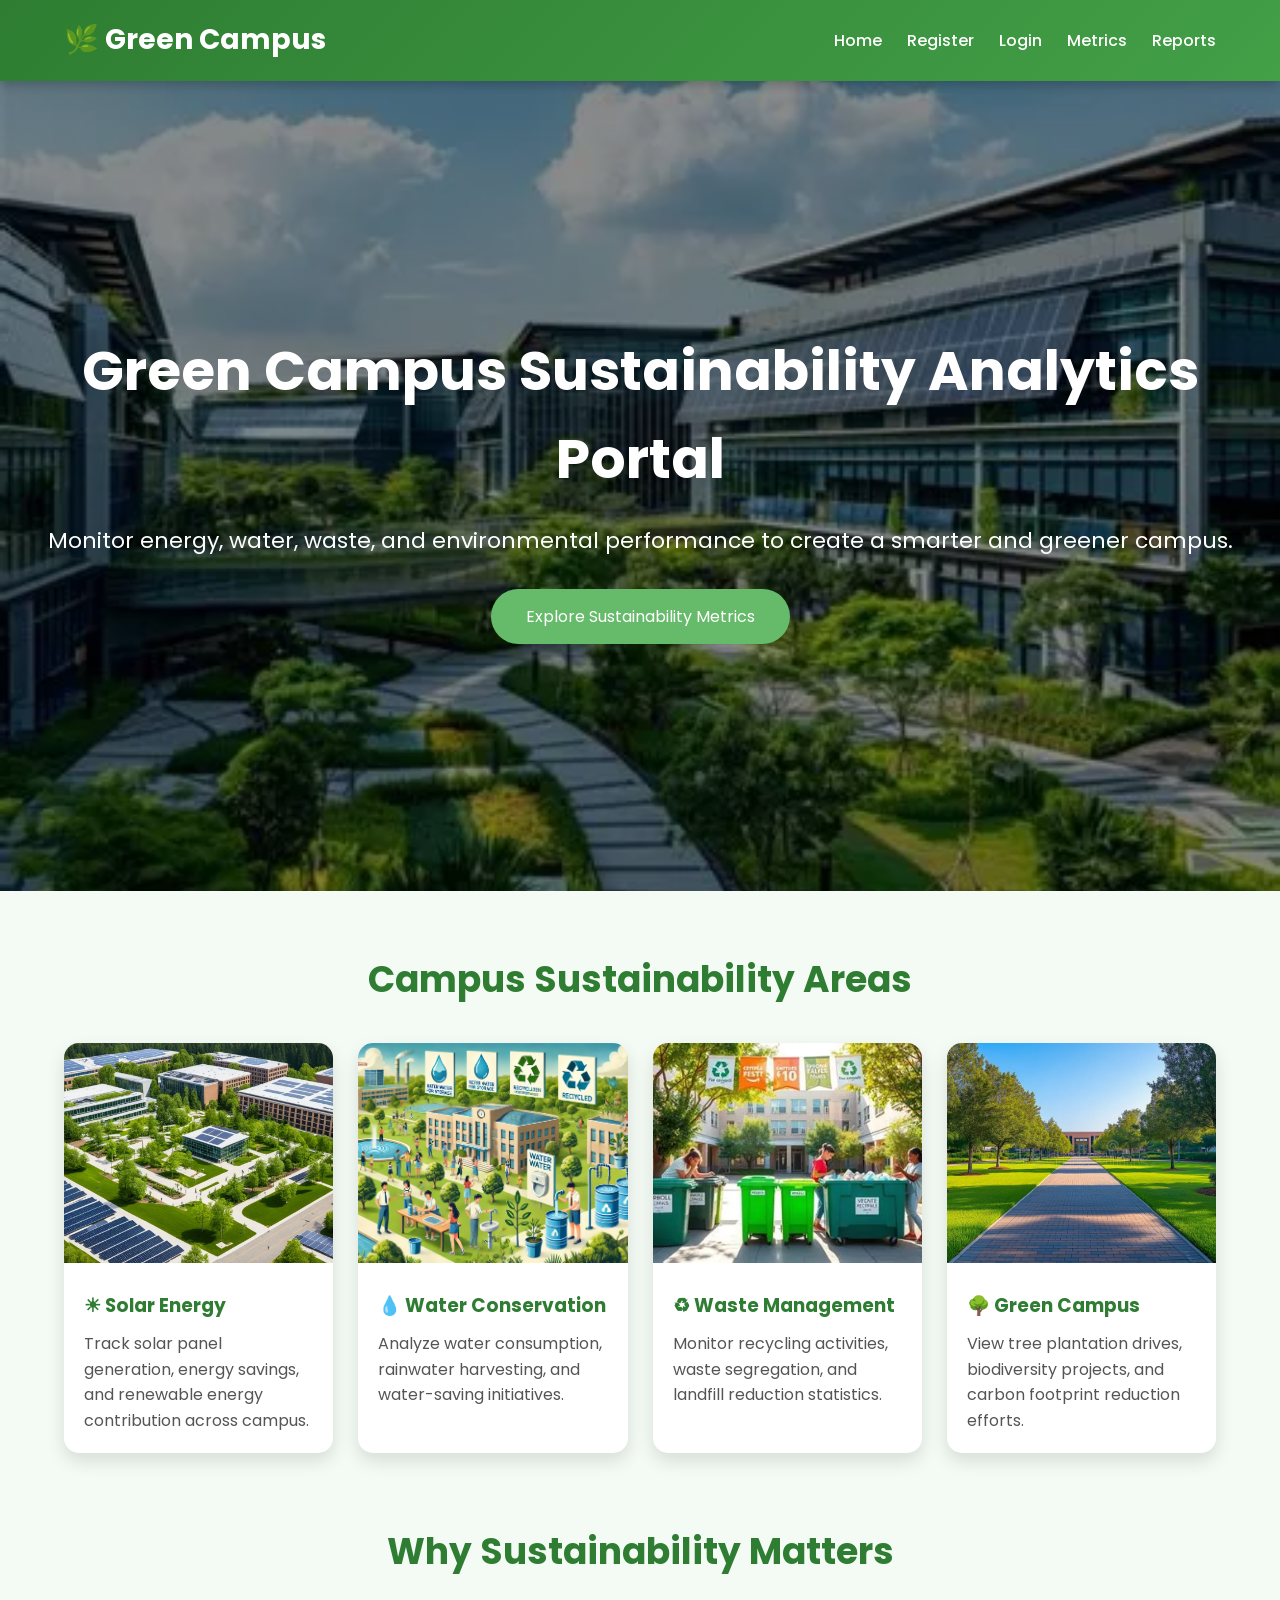
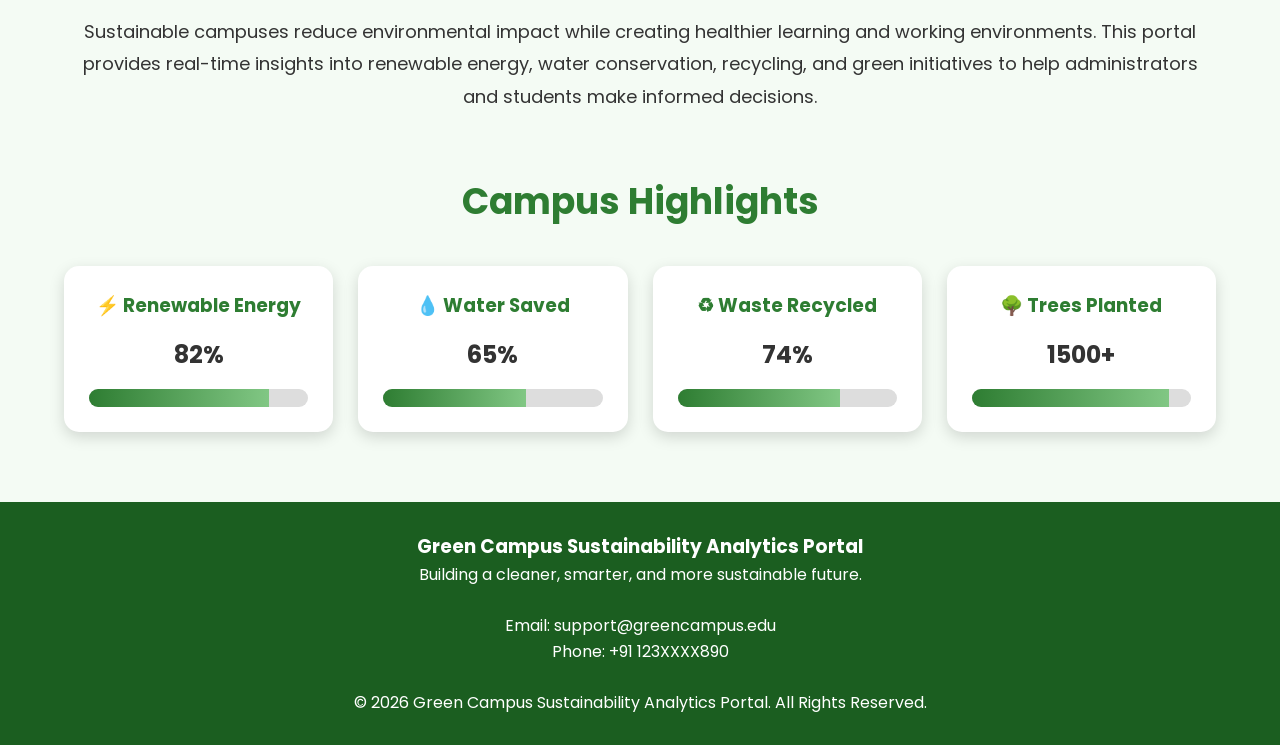
==== index.html @ 68a0eb74 "initial commit" ====
<!DOCTYPE html>
<html lang="en">

<head>
    <meta charset="UTF-8">
    <meta name="viewport" content="width=device-width, initial-scale=1.0">
    <title>Green Campus Sustainability Analytics Portal</title>

    <link rel="stylesheet" href="css/style.css">

    <link rel="preconnect" href="https://fonts.googleapis.com">
    <link href="https://fonts.googleapis.com/css2?family=Poppins:wght@300;400;500;600;700&display=swap"
        rel="stylesheet">
</head>

<body>

    <!-- Header -->
    <header>
        <nav class="navbar">

            <div class="logo">🌿 Green Campus</div>

            <ul class="nav-links">
                <li><a href="index.html">Home</a></li>
                <li><a href="register.html">Register</a></li>
                <li><a href="login.html">Login</a></li>
                <li><a href="catalog.html">Metrics</a></li>
                <li><a href="report.html">Reports</a></li>
            </ul>

        </nav>
    </header>

    <!-- Hero Section -->
    <section class="hero">

        <div class="hero-content">

            <h1>Green Campus Sustainability Analytics Portal</h1>

            <p>
                Monitor energy, water, waste, and environmental performance
                to create a smarter and greener campus.
            </p>

            <a href="catalog.html" class="btn">
                Explore Sustainability Metrics
            </a>

        </div>

    </section>

    <!-- Features -->
    <h2 class="section-title">Campus Sustainability Areas</h2>

    <section class="features">

        <div class="card">
            <img src="images/solar.webp" alt="Solar Energy">

            <div class="card-body">

                <h3>☀ Solar Energy</h3>

                <p>
                    Track solar panel generation, energy savings,
                    and renewable energy contribution across campus.
                </p>

            </div>
        </div>

        <div class="card">
            <img src="images/water.jpeg" alt="Water Conservation">

            <div class="card-body">

                <h3>💧 Water Conservation</h3>

                <p>
                    Analyze water consumption, rainwater harvesting,
                    and water-saving initiatives.
                </p>

            </div>
        </div>

        <div class="card">
            <img src="images/recycling.webp" alt="Waste Management">

            <div class="card-body">

                <h3>♻ Waste Management</h3>

                <p>
                    Monitor recycling activities, waste segregation,
                    and landfill reduction statistics.
                </p>

            </div>
        </div>

        <div class="card">
            <img src="images/trees.webp" alt="Green Campus">

            <div class="card-body">

                <h3>🌳 Green Campus</h3>

                <p>
                    View tree plantation drives, biodiversity projects,
                    and carbon footprint reduction efforts.
                </p>

            </div>
        </div>

    </section>

    <!-- About Section -->
    <section style="width:90%;margin:auto;margin-bottom:60px;">

        <h2 class="section-title">Why Sustainability Matters</h2>

        <p style="text-align:center;font-size:18px;line-height:1.8;">
            Sustainable campuses reduce environmental impact while creating
            healthier learning and working environments. This portal provides
            real-time insights into renewable energy, water conservation,
            recycling, and green initiatives to help administrators and students
            make informed decisions.
        </p>

    </section>

    <!-- Statistics -->
    <h2 class="section-title">Campus Highlights</h2>

    <section class="dashboard">

        <div class="dashboard-card">
            <h3>⚡ Renewable Energy</h3>
            <h1>82%</h1>

            <div class="progress">
                <span style="width:82%;"></span>
            </div>

        </div>

        <div class="dashboard-card">
            <h3>💧 Water Saved</h3>
            <h1>65%</h1>

            <div class="progress">
                <span style="width:65%;"></span>
            </div>

        </div>

        <div class="dashboard-card">
            <h3>♻ Waste Recycled</h3>
            <h1>74%</h1>

            <div class="progress">
                <span style="width:74%;"></span>
            </div>

        </div>

        <div class="dashboard-card">
            <h3>🌳 Trees Planted</h3>
            <h1>1500+</h1>

            <div class="progress">
                <span style="width:90%;"></span>
            </div>

        </div>

    </section>

    <!-- Footer -->
    <footer>

        <h3>Green Campus Sustainability Analytics Portal</h3>

        <p>
            Building a cleaner, smarter, and more sustainable future.
        </p>

        <br>

        <p>
            Email: support@greencampus.edu
        </p>

        <p>
            Phone: +91 123XXXX890
        </p>

        <br>

        <p>
            © 2026 Green Campus Sustainability Analytics Portal.
            All Rights Reserved.
        </p>

    </footer>

</body>

</html>
---- css/style.css ----
/* ===============================
   Green Campus Sustainability Portal
   Global Styles
================================= */

* {
    margin: 0;
    padding: 0;
    box-sizing: border-box;
    font-family: "Poppins", sans-serif;
    scroll-behavior: smooth;
}

body {
    background: #f4fbf4;
    color: #333;
    line-height: 1.6;
}

/* ===============================
   Navigation Bar
================================= */

header {
    background: linear-gradient(135deg, #2e7d32, #43a047);
    color: white;
    position: sticky;
    top: 0;
    z-index: 1000;
    box-shadow: 0 4px 10px rgba(0,0,0,0.2);
}

.navbar {
    width: 90%;
    margin: auto;
    display: flex;
    justify-content: space-between;
    align-items: center;
    padding: 18px 0;
}

.logo {
    font-size: 28px;
    font-weight: bold;
}

.nav-links {
    display: flex;
    list-style: none;
}

.nav-links li {
    margin-left: 25px;
}

.nav-links a {
    color: white;
    text-decoration: none;
    font-weight: 500;
    transition: .3s;
}

.nav-links a:hover {
    color: #dcedc8;
}

/* ===============================
   Hero Section
================================= */

.hero {
    height: 90vh;
    background: linear-gradient(rgba(0,0,0,.45),
            rgba(0,0,0,.45)),
        url("../images/campus.webp") center/cover;
    display: flex;
    justify-content: center;
    align-items: center;
    text-align: center;
    color: white;
}

.hero-content h1 {
    font-size: 55px;
    margin-bottom: 20px;
}

.hero-content p {
    font-size: 22px;
    margin-bottom: 30px;
}

.btn {
    background: #66bb6a;
    color: white;
    padding: 15px 35px;
    text-decoration: none;
    border-radius: 30px;
    transition: .4s;
    display: inline-block;
}

.btn:hover {
    background: #2e7d32;
    transform: translateY(-5px);
}

/* ===============================
   Section Title
================================= */

.section-title {
    text-align: center;
    margin: 60px 0 35px;
    font-size: 36px;
    color: #2e7d32;
}

/* ===============================
   Feature Cards
================================= */

.features {
    width: 90%;
    margin: auto;
    display: grid;
    grid-template-columns: repeat(auto-fit,minmax(250px,1fr));
    gap: 25px;
    margin-bottom: 70px;
}

.card {
    background: white;
    border-radius: 15px;
    overflow: hidden;
    transition: .4s;
    box-shadow: 0 8px 18px rgba(0,0,0,.12);
}

.card:hover {
    transform: translateY(-10px);
}

.card img {
    width: 100%;
    height: 220px;
    object-fit: cover;
}

.card-body {
    padding: 20px;
}

.card-body h3 {
    color: #2e7d32;
    margin-bottom: 10px;
}

.card-body p {
    color: #555;
}

/* ===============================
   Forms
================================= */

.form-container {
    width: 420px;
    max-width: 90%;
    margin: 50px auto;
    background: rgba(255,255,255,.95);
    padding: 35px;
    border-radius: 18px;
    box-shadow: 0 8px 25px rgba(0,0,0,.15);
}

.form-container h2 {
    text-align: center;
    margin-bottom: 25px;
    color: #2e7d32;
}

.form-group {
    margin-bottom: 18px;
}

.form-group label {
    display: block;
    margin-bottom: 6px;
}

.form-group input,
.form-group select {
    width: 100%;
    padding: 12px;
    border-radius: 8px;
    border: 1px solid #bbb;
    outline: none;
}

.form-group input:focus,
.form-group select:focus {
    border-color: #43a047;
}

.form-btn {
    width: 100%;
    padding: 13px;
    border: none;
    background: #2e7d32;
    color: white;
    border-radius: 8px;
    cursor: pointer;
    font-size: 16px;
    transition: .3s;
}

.form-btn:hover {
    background: #1b5e20;
}

/* ===============================
   Search Box
================================= */

.search-box {
    width: 90%;
    margin: 30px auto;
    text-align: center;
}

.search-box input {
    width: 100%;
    max-width: 450px;
    padding: 12px;
    border: 2px solid #2e7d32;
    border-radius: 25px;
    outline: none;
}

/* ===============================
   Catalog Grid
================================= */

.catalog-grid {
    width: 90%;
    margin: auto;
    display: grid;
    grid-template-columns: repeat(auto-fit,minmax(280px,1fr));
    gap: 30px;
    margin-bottom: 70px;
}

/* ===============================
   Dashboard
================================= */

.dashboard {
    width: 90%;
    margin: auto;
    display: grid;
    grid-template-columns: repeat(auto-fit,minmax(250px,1fr));
    gap: 25px;
}

.dashboard-card {
    background: white;
    padding: 25px;
    border-radius: 15px;
    box-shadow: 0 5px 15px rgba(0,0,0,.15);
    text-align: center;
}

.dashboard-card h3 {
    color: #2e7d32;
    margin-bottom: 15px;
}

.progress {
    width: 100%;
    height: 18px;
    background: #ddd;
    border-radius: 10px;
    overflow: hidden;
    margin-top: 15px;
}

.progress span {
    display: block;
    height: 100%;
    background: linear-gradient(90deg,#2e7d32,#81c784);
}

/* ===============================
   Footer
================================= */

footer {
    margin-top: 70px;
    background: #1b5e20;
    color: white;
    text-align: center;
    padding: 30px;
}

/* ===============================
   Responsive Design
================================= */

@media(max-width:768px){

    .navbar{
        flex-direction:column;
    }

    .nav-links{
        flex-direction:column;
        margin-top:15px;
        text-align:center;
    }

    .nav-links li{
        margin:10px 0;
    }

    .hero-content h1{
        font-size:36px;
    }

    .hero-content p{
        font-size:18px;
    }

    .section-title{
        font-size:28px;
    }
}
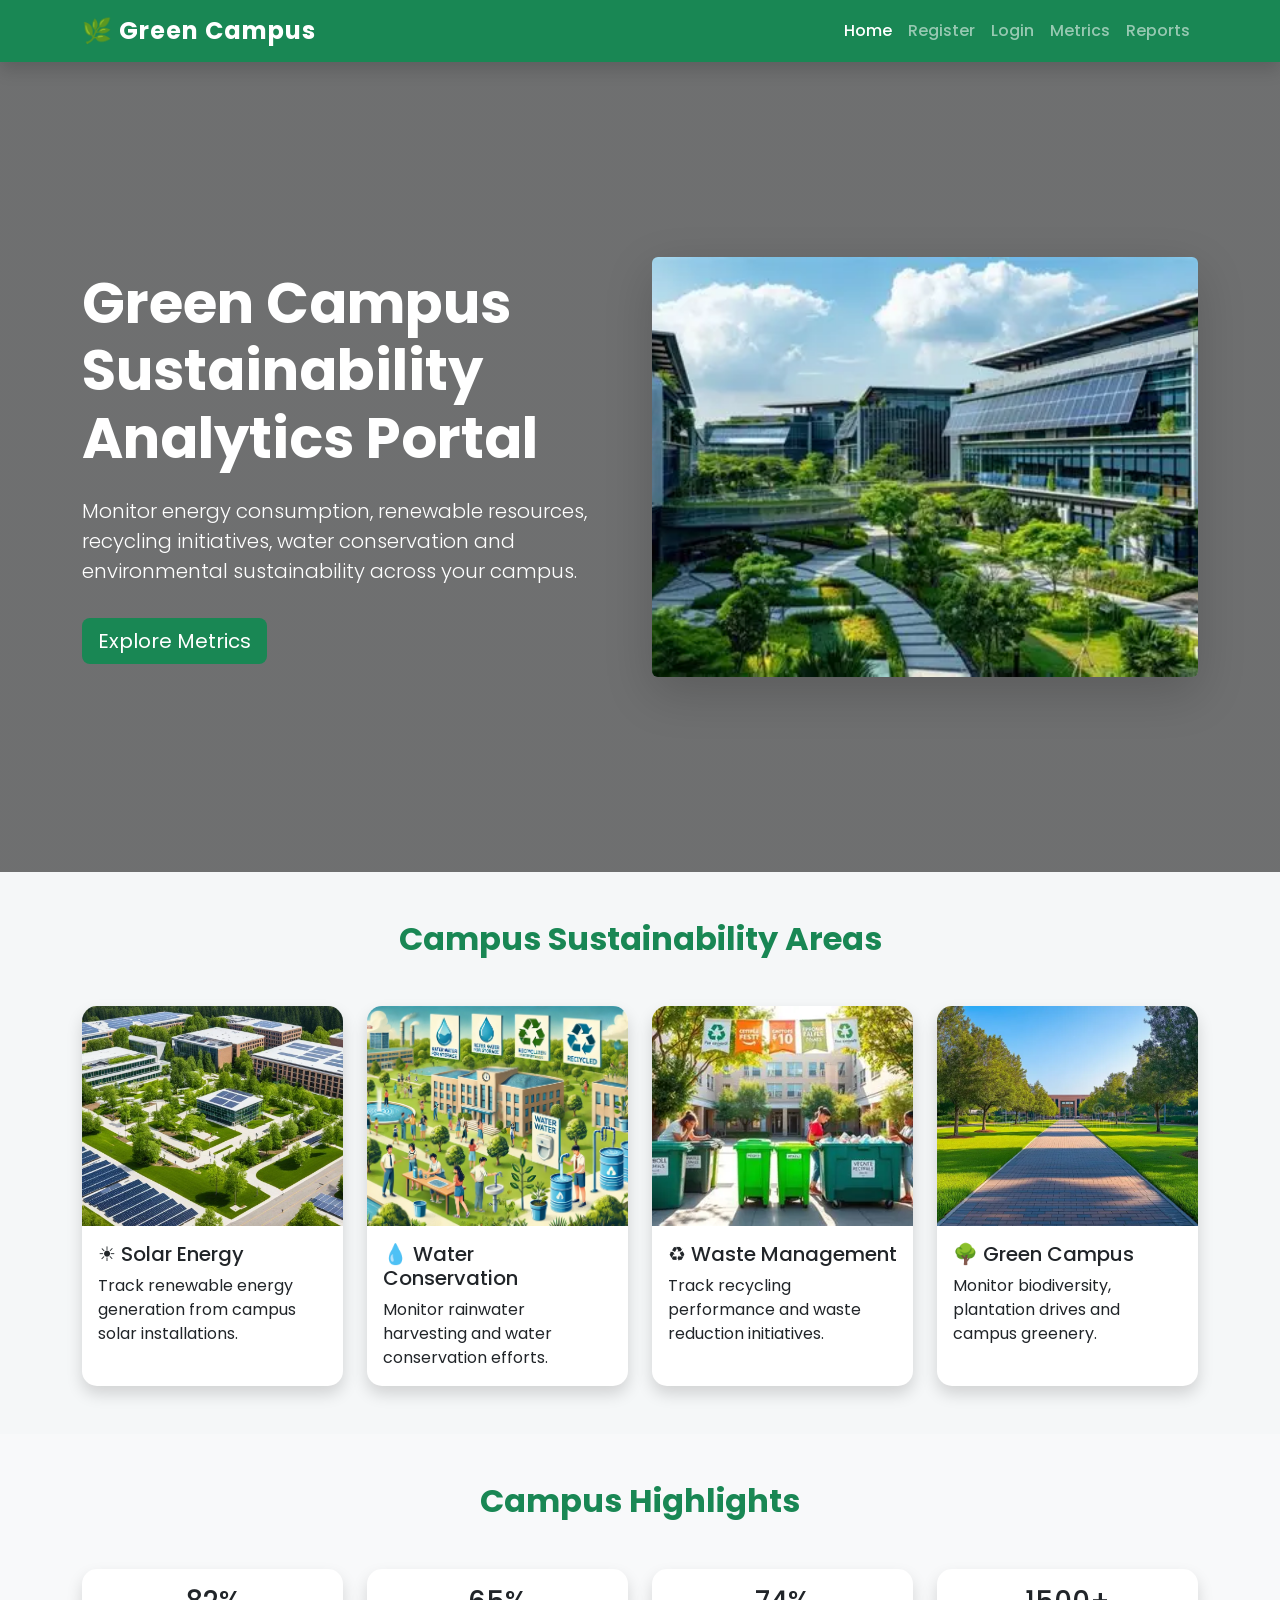
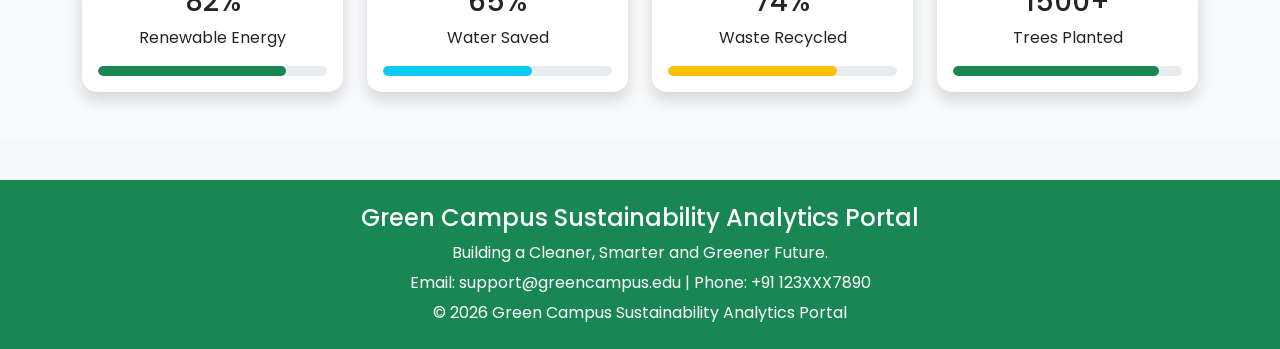
==== commit b45fd4b4: "Week-2" ====
--- a/index.html
+++ b/index.html
@@ -6,209 +6,413 @@
     <meta name="viewport" content="width=device-width, initial-scale=1.0">
     <title>Green Campus Sustainability Analytics Portal</title>
 
-    <link rel="stylesheet" href="css/style.css">
-
-    <link rel="preconnect" href="https://fonts.googleapis.com">
+    <!-- Bootstrap CSS -->
+    <link href="https://cdn.jsdelivr.net/npm/bootstrap@5.3.3/dist/css/bootstrap.min.css" rel="stylesheet">
+
+    <!-- Google Font -->
     <link href="https://fonts.googleapis.com/css2?family=Poppins:wght@300;400;500;600;700&display=swap"
         rel="stylesheet">
+
+    <!-- Custom CSS -->
+    <link rel="stylesheet" href="css/style.css">
 </head>
 
 <body>
 
-    <!-- Header -->
-    <header>
-        <nav class="navbar">
-
-            <div class="logo">🌿 Green Campus</div>
-
-            <ul class="nav-links">
-                <li><a href="index.html">Home</a></li>
-                <li><a href="register.html">Register</a></li>
-                <li><a href="login.html">Login</a></li>
-                <li><a href="catalog.html">Metrics</a></li>
-                <li><a href="report.html">Reports</a></li>
-            </ul>
-
-        </nav>
-    </header>
+    <!-- Navbar -->
+
+    <nav class="navbar navbar-expand-lg navbar-dark bg-success sticky-top shadow">
+
+        <div class="container">
+
+            <a class="navbar-brand fw-bold" href="index.html">
+                🌿 Green Campus
+            </a>
+
+            <button class="navbar-toggler"
+                    type="button"
+                    data-bs-toggle="collapse"
+                    data-bs-target="#navbarNav">
+
+                <span class="navbar-toggler-icon"></span>
+
+            </button>
+
+            <div class="collapse navbar-collapse" id="navbarNav">
+
+                <ul class="navbar-nav ms-auto">
+
+                    <li class="nav-item">
+                        <a class="nav-link active" href="index.html">Home</a>
+                    </li>
+
+                    <li class="nav-item">
+                        <a class="nav-link" href="register.html">Register</a>
+                    </li>
+
+                    <li class="nav-item">
+                        <a class="nav-link" href="login.html">Login</a>
+                    </li>
+
+                    <li class="nav-item">
+                        <a class="nav-link" href="catalog.html">Metrics</a>
+                    </li>
+
+                    <li class="nav-item">
+                        <a class="nav-link" href="report.html">Reports</a>
+                    </li>
+
+                </ul>
+
+            </div>
+
+        </div>
+
+    </nav>
 
     <!-- Hero Section -->
-    <section class="hero">
-
-        <div class="hero-content">
-
-            <h1>Green Campus Sustainability Analytics Portal</h1>
+
+    <section class="hero d-flex align-items-center">
+
+        <div class="container">
+
+            <div class="row align-items-center">
+
+                <!-- Left Side -->
+
+                <div class="col-lg-6 text-center text-lg-start">
+
+                    <h1 class="display-4 fw-bold text-white">
+
+                        Green Campus Sustainability Analytics Portal
+
+                    </h1>
+
+                    <p class="lead text-white mt-4">
+
+                        Monitor energy consumption, renewable resources,
+                        recycling initiatives, water conservation and
+                        environmental sustainability across your campus.
+
+                    </p>
+
+                    <a href="catalog.html" class="btn btn-success btn-lg mt-3">
+
+                        Explore Metrics
+
+                    </a>
+
+                </div>
+
+                <!-- Right Side -->
+
+                <div class="col-lg-6 text-center mt-5 mt-lg-0">
+
+                    <img src="images/campus.webp"
+                         class="img-fluid rounded shadow-lg hero-img"
+                         alt="Green Campus">
+
+                </div>
+
+            </div>
+
+        </div>
+
+    </section>
+
+    <!-- Features -->
+
+    <section class="py-5">
+
+        <div class="container">
+
+            <h2 class="text-center text-success fw-bold mb-5">
+
+                Campus Sustainability Areas
+
+            </h2>
+
+            <div class="row g-4">
+
+                <div class="col-md-6 col-lg-3">
+
+                    <div class="card h-100 shadow border-0">
+
+                        <img src="images/solar.webp"
+                             class="card-img-top"
+                             alt="Solar">
+
+                        <div class="card-body">
+
+                            <h5 class="card-title">
+
+                                ☀ Solar Energy
+
+                            </h5>
+
+                            <p class="card-text">
+
+                                Track renewable energy generation from
+                                campus solar installations.
+
+                            </p>
+
+                        </div>
+
+                    </div>
+
+                </div>
+
+                <div class="col-md-6 col-lg-3">
+
+                    <div class="card h-100 shadow border-0">
+
+                        <img src="images/water.jpeg"
+                             class="card-img-top"
+                             alt="Water">
+
+                        <div class="card-body">
+
+                            <h5 class="card-title">
+
+                                💧 Water Conservation
+
+                            </h5>
+
+                            <p class="card-text">
+
+                                Monitor rainwater harvesting and water
+                                conservation efforts.
+
+                            </p>
+
+                        </div>
+
+                    </div>
+
+                </div>
+
+                <div class="col-md-6 col-lg-3">
+
+                    <div class="card h-100 shadow border-0">
+
+                        <img src="images/recycling.webp"
+                             class="card-img-top"
+                             alt="Recycling">
+
+                        <div class="card-body">
+
+                            <h5 class="card-title">
+
+                                ♻ Waste Management
+
+                            </h5>
+
+                            <p class="card-text">
+
+                                Track recycling performance and waste
+                                reduction initiatives.
+
+                            </p>
+
+                        </div>
+
+                    </div>
+
+                </div>
+
+                <div class="col-md-6 col-lg-3">
+
+                    <div class="card h-100 shadow border-0">
+
+                        <img src="images/trees.webp"
+                             class="card-img-top"
+                             alt="Trees">
+
+                        <div class="card-body">
+
+                            <h5 class="card-title">
+
+                                🌳 Green Campus
+
+                            </h5>
+
+                            <p class="card-text">
+
+                                Monitor biodiversity, plantation drives
+                                and campus greenery.
+
+                            </p>
+
+                        </div>
+
+                    </div>
+
+                </div>
+
+            </div>
+
+        </div>
+
+    </section>
+
+    <!-- Statistics -->
+
+    <section class="bg-light py-5">
+
+        <div class="container">
+
+            <h2 class="text-center text-success fw-bold mb-5">
+
+                Campus Highlights
+
+            </h2>
+
+            <div class="row g-4">
+
+                <div class="col-md-6 col-lg-3">
+
+                    <div class="card text-center shadow">
+
+                        <div class="card-body">
+
+                            <h3>82%</h3>
+
+                            <p>Renewable Energy</p>
+
+                            <div class="progress">
+
+                                <div class="progress-bar bg-success"
+                                     style="width:82%;">
+
+                                </div>
+
+                            </div>
+
+                        </div>
+
+                    </div>
+
+                </div>
+
+                <div class="col-md-6 col-lg-3">
+
+                    <div class="card text-center shadow">
+
+                        <div class="card-body">
+
+                            <h3>65%</h3>
+
+                            <p>Water Saved</p>
+
+                            <div class="progress">
+
+                                <div class="progress-bar bg-info"
+                                     style="width:65%;">
+
+                                </div>
+
+                            </div>
+
+                        </div>
+
+                    </div>
+
+                </div>
+
+                <div class="col-md-6 col-lg-3">
+
+                    <div class="card text-center shadow">
+
+                        <div class="card-body">
+
+                            <h3>74%</h3>
+
+                            <p>Waste Recycled</p>
+
+                            <div class="progress">
+
+                                <div class="progress-bar bg-warning"
+                                     style="width:74%;">
+
+                                </div>
+
+                            </div>
+
+                        </div>
+
+                    </div>
+
+                </div>
+
+                <div class="col-md-6 col-lg-3">
+
+                    <div class="card text-center shadow">
+
+                        <div class="card-body">
+
+                            <h3>1500+</h3>
+
+                            <p>Trees Planted</p>
+
+                            <div class="progress">
+
+                                <div class="progress-bar bg-success"
+                                     style="width:90%;">
+
+                                </div>
+
+                            </div>
+
+                        </div>
+
+                    </div>
+
+                </div>
+
+            </div>
+
+        </div>
+
+    </section>
+
+    <!-- Footer -->
+
+    <footer class="bg-success text-white text-center py-4">
+
+        <div class="container">
+
+            <h4>Green Campus Sustainability Analytics Portal</h4>
 
             <p>
-                Monitor energy, water, waste, and environmental performance
-                to create a smarter and greener campus.
+
+                Building a Cleaner, Smarter and Greener Future.
+
             </p>
 
-            <a href="catalog.html" class="btn">
-                Explore Sustainability Metrics
-            </a>
+            <p>
+
+                Email: support@greencampus.edu |
+                Phone: +91 123XXX7890
+
+            </p>
+
+            <p class="mb-0">
+
+                © 2026 Green Campus Sustainability Analytics Portal
+
+            </p>
 
         </div>
 
-    </section>
-
-    <!-- Features -->
-    <h2 class="section-title">Campus Sustainability Areas</h2>
-
-    <section class="features">
-
-        <div class="card">
-            <img src="images/solar.webp" alt="Solar Energy">
-
-            <div class="card-body">
-
-                <h3>☀ Solar Energy</h3>
-
-                <p>
-                    Track solar panel generation, energy savings,
-                    and renewable energy contribution across campus.
-                </p>
-
-            </div>
-        </div>
-
-        <div class="card">
-            <img src="images/water.jpeg" alt="Water Conservation">
-
-            <div class="card-body">
-
-                <h3>💧 Water Conservation</h3>
-
-                <p>
-                    Analyze water consumption, rainwater harvesting,
-                    and water-saving initiatives.
-                </p>
-
-            </div>
-        </div>
-
-        <div class="card">
-            <img src="images/recycling.webp" alt="Waste Management">
-
-            <div class="card-body">
-
-                <h3>♻ Waste Management</h3>
-
-                <p>
-                    Monitor recycling activities, waste segregation,
-                    and landfill reduction statistics.
-                </p>
-
-            </div>
-        </div>
-
-        <div class="card">
-            <img src="images/trees.webp" alt="Green Campus">
-
-            <div class="card-body">
-
-                <h3>🌳 Green Campus</h3>
-
-                <p>
-                    View tree plantation drives, biodiversity projects,
-                    and carbon footprint reduction efforts.
-                </p>
-
-            </div>
-        </div>
-
-    </section>
-
-    <!-- About Section -->
-    <section style="width:90%;margin:auto;margin-bottom:60px;">
-
-        <h2 class="section-title">Why Sustainability Matters</h2>
-
-        <p style="text-align:center;font-size:18px;line-height:1.8;">
-            Sustainable campuses reduce environmental impact while creating
-            healthier learning and working environments. This portal provides
-            real-time insights into renewable energy, water conservation,
-            recycling, and green initiatives to help administrators and students
-            make informed decisions.
-        </p>
-
-    </section>
-
-    <!-- Statistics -->
-    <h2 class="section-title">Campus Highlights</h2>
-
-    <section class="dashboard">
-
-        <div class="dashboard-card">
-            <h3>⚡ Renewable Energy</h3>
-            <h1>82%</h1>
-
-            <div class="progress">
-                <span style="width:82%;"></span>
-            </div>
-
-        </div>
-
-        <div class="dashboard-card">
-            <h3>💧 Water Saved</h3>
-            <h1>65%</h1>
-
-            <div class="progress">
-                <span style="width:65%;"></span>
-            </div>
-
-        </div>
-
-        <div class="dashboard-card">
-            <h3>♻ Waste Recycled</h3>
-            <h1>74%</h1>
-
-            <div class="progress">
-                <span style="width:74%;"></span>
-            </div>
-
-        </div>
-
-        <div class="dashboard-card">
-            <h3>🌳 Trees Planted</h3>
-            <h1>1500+</h1>
-
-            <div class="progress">
-                <span style="width:90%;"></span>
-            </div>
-
-        </div>
-
-    </section>
-
-    <!-- Footer -->
-    <footer>
-
-        <h3>Green Campus Sustainability Analytics Portal</h3>
-
-        <p>
-            Building a cleaner, smarter, and more sustainable future.
-        </p>
-
-        <br>
-
-        <p>
-            Email: support@greencampus.edu
-        </p>
-
-        <p>
-            Phone: +91 123XXXX890
-        </p>
-
-        <br>
-
-        <p>
-            © 2026 Green Campus Sustainability Analytics Portal.
-            All Rights Reserved.
-        </p>
-
     </footer>
 
+    <!-- Bootstrap JS -->
+
+    <script src="https://cdn.jsdelivr.net/npm/bootstrap@5.3.3/dist/js/bootstrap.bundle.min.js"></script>
+
+    <script src="js/script.js"></script>
+
 </body>
 
 </html>
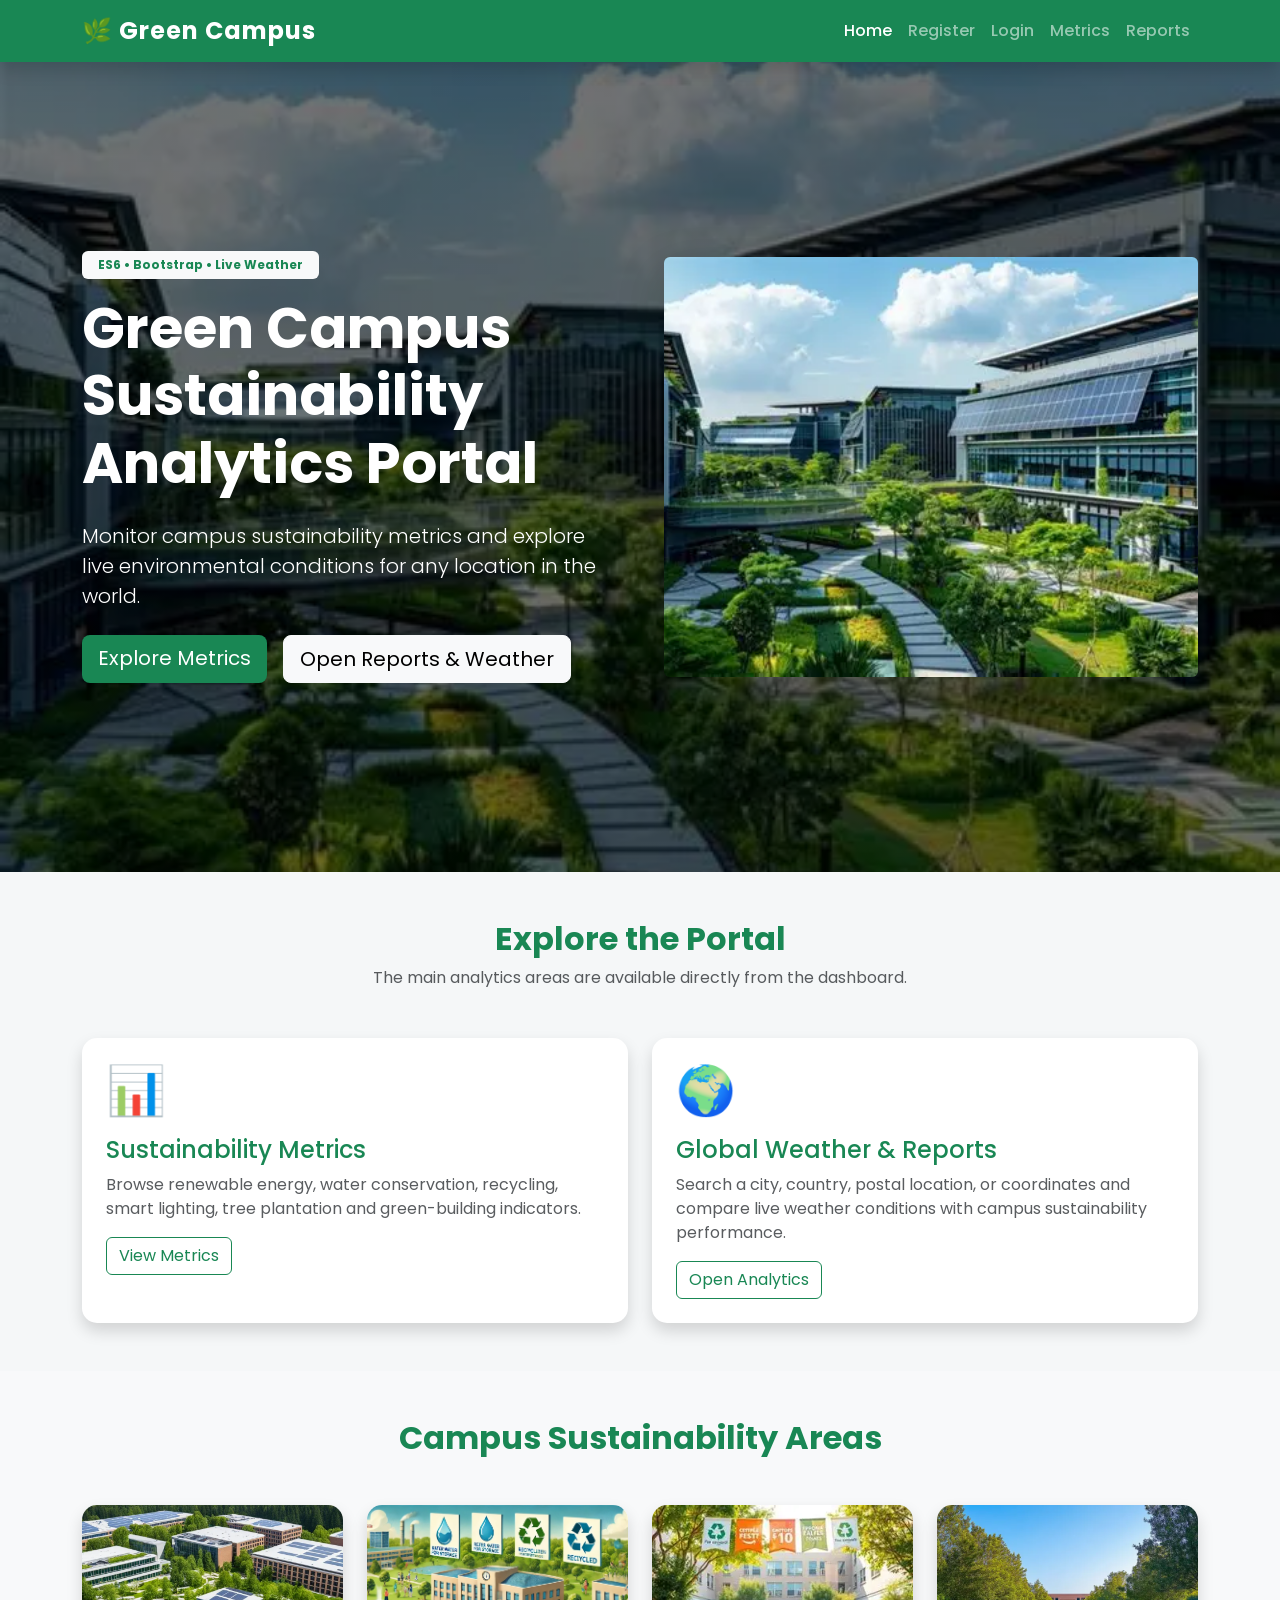
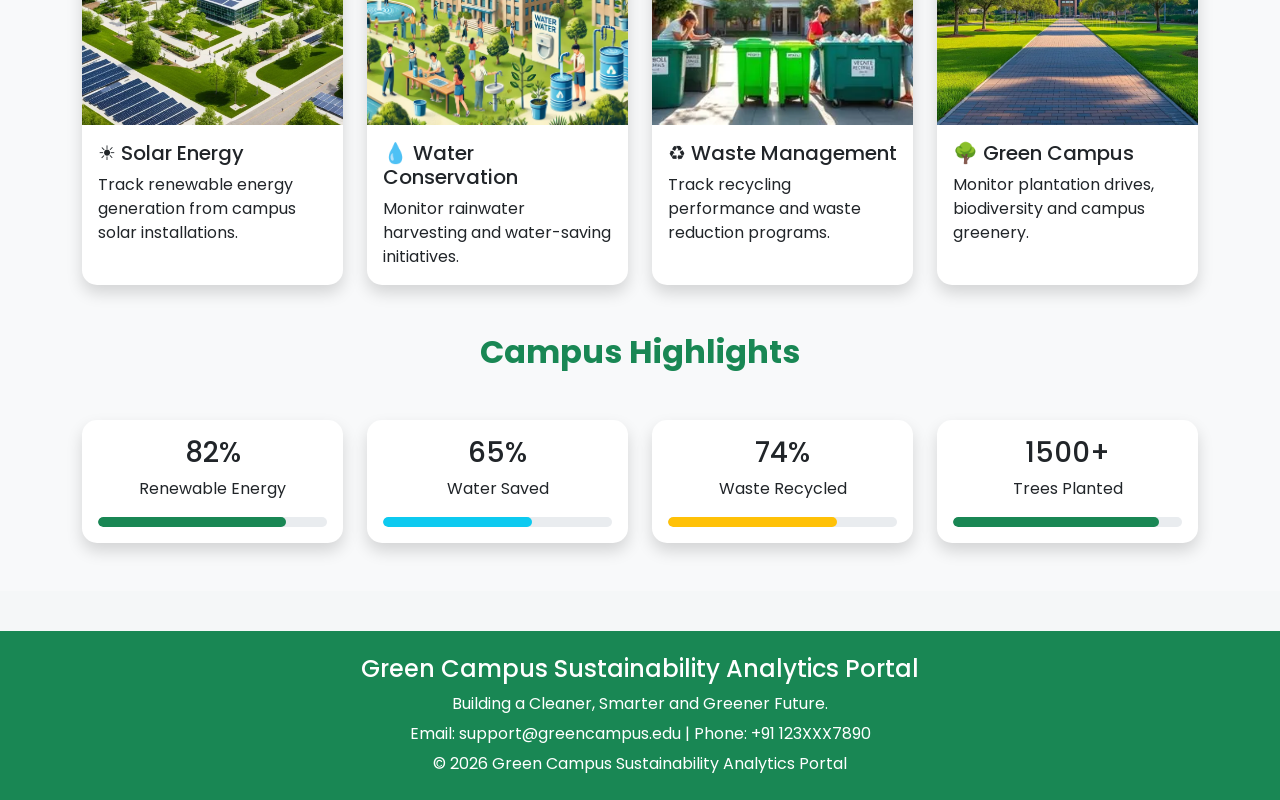
==== commit 6dd2678c: "Experiment-4" ====
--- a/index.html
+++ b/index.html
@@ -1,418 +1,138 @@
 <!DOCTYPE html>
 <html lang="en">
-
 <head>
     <meta charset="UTF-8">
     <meta name="viewport" content="width=device-width, initial-scale=1.0">
     <title>Green Campus Sustainability Analytics Portal</title>
 
-    <!-- Bootstrap CSS -->
     <link href="https://cdn.jsdelivr.net/npm/bootstrap@5.3.3/dist/css/bootstrap.min.css" rel="stylesheet">
-
-    <!-- Google Font -->
-    <link href="https://fonts.googleapis.com/css2?family=Poppins:wght@300;400;500;600;700&display=swap"
-        rel="stylesheet">
-
-    <!-- Custom CSS -->
+    <link href="https://fonts.googleapis.com/css2?family=Poppins:wght@300;400;500;600;700&display=swap" rel="stylesheet">
     <link rel="stylesheet" href="css/style.css">
 </head>
-
 <body>
 
-    <!-- Navbar -->
+<nav class="navbar navbar-expand-lg navbar-dark bg-success sticky-top shadow">
+    <div class="container">
+        <a class="navbar-brand fw-bold" href="index.html">🌿 Green Campus</a>
+        <button class="navbar-toggler" type="button" data-bs-toggle="collapse" data-bs-target="#navbarNav" aria-controls="navbarNav" aria-expanded="false" aria-label="Toggle navigation">
+            <span class="navbar-toggler-icon"></span>
+        </button>
+        <div class="collapse navbar-collapse" id="navbarNav">
+            <ul class="navbar-nav ms-auto">
+                <li class="nav-item"><a class="nav-link active" href="index.html">Home</a></li>
+                <li class="nav-item"><a class="nav-link" href="register.html">Register</a></li>
+                <li class="nav-item"><a class="nav-link" href="login.html">Login</a></li>
+                <li class="nav-item"><a class="nav-link" href="catalog.html">Metrics</a></li>
+                <li class="nav-item"><a class="nav-link" href="report.html">Reports</a></li>
+            </ul>
+        </div>
+    </div>
+</nav>
 
-    <nav class="navbar navbar-expand-lg navbar-dark bg-success sticky-top shadow">
+<section class="hero d-flex align-items-center">
+    <div class="container">
+        <div class="row align-items-center g-5">
+            <div class="col-lg-6 text-center text-lg-start">
+                <span class="badge bg-light text-success mb-3 px-3 py-2">ES6 • Bootstrap • Live Weather</span>
+                <h1 class="display-4 fw-bold text-white">Green Campus Sustainability Analytics Portal</h1>
+                <p class="lead text-white mt-4">
+                    Monitor campus sustainability metrics and explore live environmental conditions for any location in the world.
+                </p>
+                <div class="d-flex flex-wrap gap-3 justify-content-center justify-content-lg-start mt-4">
+                    <a href="catalog.html" class="btn btn-success btn-lg">Explore Metrics</a>
+                    <a href="report.html" class="btn btn-light btn-lg">Open Reports & Weather</a>
+                </div>
+            </div>
+            <div class="col-lg-6 text-center">
+                <img src="images/campus.webp" class="img-fluid rounded shadow-lg hero-img" alt="Green Campus">
+            </div>
+        </div>
+    </div>
+</section>
 
-        <div class="container">
+<section class="py-5">
+    <div class="container">
+        <h2 class="text-center text-success fw-bold mb-2">Explore the Portal</h2>
+        <p class="text-center text-muted mb-5">The main analytics areas are available directly from the dashboard.</p>
+        <div class="row g-4">
+            <div class="col-md-6">
+                <div class="card h-100 shadow border-0 portal-card">
+                    <div class="card-body p-4">
+                        <div class="display-5 mb-3">📊</div>
+                        <h4 class="text-success">Sustainability Metrics</h4>
+                        <p class="text-muted">Browse renewable energy, water conservation, recycling, smart lighting, tree plantation and green-building indicators.</p>
+                        <a href="catalog.html" class="btn btn-outline-success">View Metrics</a>
+                    </div>
+                </div>
+            </div>
+            <div class="col-md-6">
+                <div class="card h-100 shadow border-0 portal-card">
+                    <div class="card-body p-4">
+                        <div class="display-5 mb-3">🌍</div>
+                        <h4 class="text-success">Global Weather & Reports</h4>
+                        <p class="text-muted">Search a city, country, postal location, or coordinates and compare live weather conditions with campus sustainability performance.</p>
+                        <a href="report.html" class="btn btn-outline-success">Open Analytics</a>
+                    </div>
+                </div>
+            </div>
+        </div>
+    </div>
+</section>
 
-            <a class="navbar-brand fw-bold" href="index.html">
-                🌿 Green Campus
-            </a>
+<section class="py-5 bg-light">
+    <div class="container">
+        <h2 class="text-center text-success fw-bold mb-5">Campus Sustainability Areas</h2>
+        <div class="row g-4 css-grid-areas">
+            <div class="col-md-6 col-lg-3">
+                <div class="card h-100 shadow border-0">
+                    <img src="images/solar.webp" class="card-img-top" alt="Solar Energy">
+                    <div class="card-body"><h5 class="card-title">☀ Solar Energy</h5><p class="card-text">Track renewable energy generation from campus solar installations.</p></div>
+                </div>
+            </div>
+            <div class="col-md-6 col-lg-3">
+                <div class="card h-100 shadow border-0">
+                    <img src="images/water.jpeg" class="card-img-top" alt="Water Conservation">
+                    <div class="card-body"><h5 class="card-title">💧 Water Conservation</h5><p class="card-text">Monitor rainwater harvesting and water-saving initiatives.</p></div>
+                </div>
+            </div>
+            <div class="col-md-6 col-lg-3">
+                <div class="card h-100 shadow border-0">
+                    <img src="images/recycling.webp" class="card-img-top" alt="Recycling">
+                    <div class="card-body"><h5 class="card-title">♻ Waste Management</h5><p class="card-text">Track recycling performance and waste reduction programs.</p></div>
+                </div>
+            </div>
+            <div class="col-md-6 col-lg-3">
+                <div class="card h-100 shadow border-0">
+                    <img src="images/trees.webp" class="card-img-top" alt="Trees">
+                    <div class="card-body"><h5 class="card-title">🌳 Green Campus</h5><p class="card-text">Monitor plantation drives, biodiversity and campus greenery.</p></div>
+                </div>
+            </div>
+        </div>
+    </div>
+</section>
 
-            <button class="navbar-toggler"
-                    type="button"
-                    data-bs-toggle="collapse"
-                    data-bs-target="#navbarNav">
+<section class="bg-light pb-5">
+    <div class="container">
+        <h2 class="text-center text-success fw-bold mb-5">Campus Highlights</h2>
+        <div class="row g-4">
+            <div class="col-md-6 col-lg-3"><div class="card text-center shadow h-100"><div class="card-body"><h3>82%</h3><p>Renewable Energy</p><div class="progress"><div class="progress-bar bg-success" style="width:82%"></div></div></div></div></div>
+            <div class="col-md-6 col-lg-3"><div class="card text-center shadow h-100"><div class="card-body"><h3>65%</h3><p>Water Saved</p><div class="progress"><div class="progress-bar bg-info" style="width:65%"></div></div></div></div></div>
+            <div class="col-md-6 col-lg-3"><div class="card text-center shadow h-100"><div class="card-body"><h3>74%</h3><p>Waste Recycled</p><div class="progress"><div class="progress-bar bg-warning" style="width:74%"></div></div></div></div></div>
+            <div class="col-md-6 col-lg-3"><div class="card text-center shadow h-100"><div class="card-body"><h3>1500+</h3><p>Trees Planted</p><div class="progress"><div class="progress-bar bg-success" style="width:90%"></div></div></div></div></div>
+        </div>
+    </div>
+</section>
 
-                <span class="navbar-toggler-icon"></span>
+<footer class="bg-success text-white text-center py-4">
+    <div class="container">
+        <h4>Green Campus Sustainability Analytics Portal</h4>
+        <p>Building a Cleaner, Smarter and Greener Future.</p>
+        <p>Email: support@greencampus.edu | Phone: +91 123XXX7890</p>
+        <p class="mb-0">© 2026 Green Campus Sustainability Analytics Portal</p>
+    </div>
+</footer>
 
-            </button>
-
-            <div class="collapse navbar-collapse" id="navbarNav">
-
-                <ul class="navbar-nav ms-auto">
-
-                    <li class="nav-item">
-                        <a class="nav-link active" href="index.html">Home</a>
-                    </li>
-
-                    <li class="nav-item">
-                        <a class="nav-link" href="register.html">Register</a>
-                    </li>
-
-                    <li class="nav-item">
-                        <a class="nav-link" href="login.html">Login</a>
-                    </li>
-
-                    <li class="nav-item">
-                        <a class="nav-link" href="catalog.html">Metrics</a>
-                    </li>
-
-                    <li class="nav-item">
-                        <a class="nav-link" href="report.html">Reports</a>
-                    </li>
-
-                </ul>
-
-            </div>
-
-        </div>
-
-    </nav>
-
-    <!-- Hero Section -->
-
-    <section class="hero d-flex align-items-center">
-
-        <div class="container">
-
-            <div class="row align-items-center">
-
-                <!-- Left Side -->
-
-                <div class="col-lg-6 text-center text-lg-start">
-
-                    <h1 class="display-4 fw-bold text-white">
-
-                        Green Campus Sustainability Analytics Portal
-
-                    </h1>
-
-                    <p class="lead text-white mt-4">
-
-                        Monitor energy consumption, renewable resources,
-                        recycling initiatives, water conservation and
-                        environmental sustainability across your campus.
-
-                    </p>
-
-                    <a href="catalog.html" class="btn btn-success btn-lg mt-3">
-
-                        Explore Metrics
-
-                    </a>
-
-                </div>
-
-                <!-- Right Side -->
-
-                <div class="col-lg-6 text-center mt-5 mt-lg-0">
-
-                    <img src="images/campus.webp"
-                         class="img-fluid rounded shadow-lg hero-img"
-                         alt="Green Campus">
-
-                </div>
-
-            </div>
-
-        </div>
-
-    </section>
-
-    <!-- Features -->
-
-    <section class="py-5">
-
-        <div class="container">
-
-            <h2 class="text-center text-success fw-bold mb-5">
-
-                Campus Sustainability Areas
-
-            </h2>
-
-            <div class="row g-4">
-
-                <div class="col-md-6 col-lg-3">
-
-                    <div class="card h-100 shadow border-0">
-
-                        <img src="images/solar.webp"
-                             class="card-img-top"
-                             alt="Solar">
-
-                        <div class="card-body">
-
-                            <h5 class="card-title">
-
-                                ☀ Solar Energy
-
-                            </h5>
-
-                            <p class="card-text">
-
-                                Track renewable energy generation from
-                                campus solar installations.
-
-                            </p>
-
-                        </div>
-
-                    </div>
-
-                </div>
-
-                <div class="col-md-6 col-lg-3">
-
-                    <div class="card h-100 shadow border-0">
-
-                        <img src="images/water.jpeg"
-                             class="card-img-top"
-                             alt="Water">
-
-                        <div class="card-body">
-
-                            <h5 class="card-title">
-
-                                💧 Water Conservation
-
-                            </h5>
-
-                            <p class="card-text">
-
-                                Monitor rainwater harvesting and water
-                                conservation efforts.
-
-                            </p>
-
-                        </div>
-
-                    </div>
-
-                </div>
-
-                <div class="col-md-6 col-lg-3">
-
-                    <div class="card h-100 shadow border-0">
-
-                        <img src="images/recycling.webp"
-                             class="card-img-top"
-                             alt="Recycling">
-
-                        <div class="card-body">
-
-                            <h5 class="card-title">
-
-                                ♻ Waste Management
-
-                            </h5>
-
-                            <p class="card-text">
-
-                                Track recycling performance and waste
-                                reduction initiatives.
-
-                            </p>
-
-                        </div>
-
-                    </div>
-
-                </div>
-
-                <div class="col-md-6 col-lg-3">
-
-                    <div class="card h-100 shadow border-0">
-
-                        <img src="images/trees.webp"
-                             class="card-img-top"
-                             alt="Trees">
-
-                        <div class="card-body">
-
-                            <h5 class="card-title">
-
-                                🌳 Green Campus
-
-                            </h5>
-
-                            <p class="card-text">
-
-                                Monitor biodiversity, plantation drives
-                                and campus greenery.
-
-                            </p>
-
-                        </div>
-
-                    </div>
-
-                </div>
-
-            </div>
-
-        </div>
-
-    </section>
-
-    <!-- Statistics -->
-
-    <section class="bg-light py-5">
-
-        <div class="container">
-
-            <h2 class="text-center text-success fw-bold mb-5">
-
-                Campus Highlights
-
-            </h2>
-
-            <div class="row g-4">
-
-                <div class="col-md-6 col-lg-3">
-
-                    <div class="card text-center shadow">
-
-                        <div class="card-body">
-
-                            <h3>82%</h3>
-
-                            <p>Renewable Energy</p>
-
-                            <div class="progress">
-
-                                <div class="progress-bar bg-success"
-                                     style="width:82%;">
-
-                                </div>
-
-                            </div>
-
-                        </div>
-
-                    </div>
-
-                </div>
-
-                <div class="col-md-6 col-lg-3">
-
-                    <div class="card text-center shadow">
-
-                        <div class="card-body">
-
-                            <h3>65%</h3>
-
-                            <p>Water Saved</p>
-
-                            <div class="progress">
-
-                                <div class="progress-bar bg-info"
-                                     style="width:65%;">
-
-                                </div>
-
-                            </div>
-
-                        </div>
-
-                    </div>
-
-                </div>
-
-                <div class="col-md-6 col-lg-3">
-
-                    <div class="card text-center shadow">
-
-                        <div class="card-body">
-
-                            <h3>74%</h3>
-
-                            <p>Waste Recycled</p>
-
-                            <div class="progress">
-
-                                <div class="progress-bar bg-warning"
-                                     style="width:74%;">
-
-                                </div>
-
-                            </div>
-
-                        </div>
-
-                    </div>
-
-                </div>
-
-                <div class="col-md-6 col-lg-3">
-
-                    <div class="card text-center shadow">
-
-                        <div class="card-body">
-
-                            <h3>1500+</h3>
-
-                            <p>Trees Planted</p>
-
-                            <div class="progress">
-
-                                <div class="progress-bar bg-success"
-                                     style="width:90%;">
-
-                                </div>
-
-                            </div>
-
-                        </div>
-
-                    </div>
-
-                </div>
-
-            </div>
-
-        </div>
-
-    </section>
-
-    <!-- Footer -->
-
-    <footer class="bg-success text-white text-center py-4">
-
-        <div class="container">
-
-            <h4>Green Campus Sustainability Analytics Portal</h4>
-
-            <p>
-
-                Building a Cleaner, Smarter and Greener Future.
-
-            </p>
-
-            <p>
-
-                Email: support@greencampus.edu |
-                Phone: +91 123XXX7890
-
-            </p>
-
-            <p class="mb-0">
-
-                © 2026 Green Campus Sustainability Analytics Portal
-
-            </p>
-
-        </div>
-
-    </footer>
-
-    <!-- Bootstrap JS -->
-
-    <script src="https://cdn.jsdelivr.net/npm/bootstrap@5.3.3/dist/js/bootstrap.bundle.min.js"></script>
-
-    <script src="js/script.js"></script>
-
+<script src="https://cdn.jsdelivr.net/npm/bootstrap@5.3.3/dist/js/bootstrap.bundle.min.js"></script>
+<script src="js/script.js"></script>
 </body>
-
-</html>+</html>
--- a/css/style.css
+++ b/css/style.css
@@ -0,0 +1,327 @@
+*{
+    margin:0;
+    padding:0;
+    box-sizing:border-box;
+}
+
+body{
+    font-family:'Poppins',sans-serif;
+    background:#f5f7f8;
+    color:#333;
+}
+
+.hero{
+    min-height:90vh;
+    background:
+        linear-gradient(rgba(0,0,0,.55),rgba(0,0,0,.55)),
+        url("../images/campus.webp") center/cover no-repeat;
+    display:flex;
+    align-items:center;
+}
+
+.hero-img{
+    max-width:100%;
+    width:100%;
+    height:420px;
+    object-fit:cover;
+    border-radius:20px;
+    transition:.4s;
+}
+
+.hero-img:hover{
+    transform:scale(1.03);
+}
+
+.navbar-brand{
+    font-size:1.5rem;
+    letter-spacing:1px;
+}
+
+.nav-link{
+    font-weight:500;
+    transition:.3s;
+}
+
+.nav-link:hover{
+    color:#d4edda !important;
+}
+
+.card{
+    border:none;
+    border-radius:15px;
+    overflow:hidden;
+    transition:.35s;
+}
+
+.card:hover{
+    transform:translateY(-5px);
+    box-shadow:0 12px 25px rgba(0,0,0,.15) !important;
+}
+
+.card img{
+    height:220px;
+    object-fit:cover;
+}
+
+.portal-card{
+    transition:.35s;
+}
+
+.btn-success{
+    background:#198754;
+    border:none;
+}
+
+.btn-success:hover{
+    background:#157347;
+}
+
+.progress{
+    height:10px;
+    border-radius:20px;
+}
+
+.progress-bar{
+    border-radius:20px;
+}
+
+.form-control,
+.form-select{
+    border-radius:10px;
+    padding:12px;
+}
+
+.form-control:focus,
+.form-select:focus{
+    border-color:#198754;
+    box-shadow:0 0 10px rgba(25,135,84,.25);
+}
+
+footer{
+    margin-top:40px;
+}
+
+footer p{
+    margin-bottom:6px;
+}
+
+#searchInput,
+#locationInput{
+    border-radius:30px;
+}
+
+.weather-card h3{
+    color:#198754;
+    font-weight:700;
+}
+
+.chart-container{
+    position:relative;
+    height:420px;
+    width:100%;
+}
+
+#locationSuggestions{
+    max-height:280px;
+    overflow-y:auto;
+}
+
+.list-group-item small{
+    color:#6c757d;
+}
+
+.social-btn{
+    width:45px;
+    height:45px;
+    border-radius:50%;
+    border:none;
+    display:flex;
+    align-items:center;
+    justify-content:center;
+    font-size:20px;
+    font-weight:600;
+    cursor:pointer;
+    transition:all .3s ease;
+}
+
+.google-btn{
+    background:#fff;
+    border:1px solid #ddd;
+}
+
+.google-btn img{
+    width:22px;
+    height:22px;
+}
+
+.facebook-btn{
+    background:#1877F2;
+    color:#fff;
+}
+
+.facebook-icon{
+    font-family:Arial,Helvetica,sans-serif;
+    font-size:30px;
+    font-weight:bold;
+    line-height:1;
+    transform:translateY(3px);
+}
+
+.twitter-btn{
+    background:#000;
+    color:#fff;
+}
+
+.social-btn:hover{
+    transform:translateY(-4px);
+    box-shadow:0 5px 15px rgba(0,0,0,.2);
+}
+
+.social-popup{
+    position:fixed;
+    top:0;
+    left:0;
+    width:100%;
+    height:100%;
+    background:rgba(0,0,0,.65);
+    display:none;
+    align-items:center;
+    justify-content:center;
+    z-index:9999;
+    backdrop-filter:blur(4px);
+}
+
+.social-popup-box{
+    position:relative;
+    width:90%;
+    max-width:420px;
+    background:#fff;
+    border-radius:20px;
+    padding:40px 30px 30px;
+    text-align:center;
+    box-shadow:0 20px 60px rgba(0,0,0,.3);
+    animation:popupAnimation .35s ease;
+}
+
+@keyframes popupAnimation{
+    from{opacity:0;transform:translateY(-30px) scale(.9)}
+    to{opacity:1;transform:translateY(0) scale(1)}
+}
+
+.popup-icon{
+    width:65px;
+    height:65px;
+    margin:0 auto 20px;
+    border-radius:50%;
+    background:#fff3cd;
+    color:#856404;
+    border:3px solid #ffc107;
+    display:flex;
+    align-items:center;
+    justify-content:center;
+    font-size:32px;
+    font-weight:700;
+}
+
+.social-popup-box h3{
+    margin-bottom:12px;
+    font-size:21px;
+    font-weight:700;
+    color:#198754;
+}
+
+.social-popup-box p{
+    margin-bottom:25px;
+    color:#6c757d;
+    font-size:14px;
+    line-height:1.6;
+}
+
+.popup-ok{
+    border:none;
+    background:#198754;
+    color:#fff;
+    padding:10px 35px;
+    border-radius:25px;
+    font-size:15px;
+    font-weight:600;
+    cursor:pointer;
+    transition:all .3s ease;
+}
+
+.popup-ok:hover{
+    background:#146c43;
+    transform:translateY(-2px);
+    box-shadow:0 5px 15px rgba(25,135,84,.3);
+}
+
+.popup-close{
+    position:absolute;
+    top:12px;
+    right:15px;
+    width:32px;
+    height:32px;
+    border:none;
+    background:transparent;
+    color:#6c757d;
+    font-size:28px;
+    line-height:1;
+    cursor:pointer;
+    transition:.3s;
+}
+
+.popup-close:hover{
+    color:#dc3545;
+    transform:rotate(90deg);
+}
+
+
+/* =====================================================
+   EXPLICIT CSS GRID (EXPERIMENT 1)
+   Bootstrap remains the main responsive framework.
+   This section demonstrates CSS Grid explicitly.
+===================================================== */
+
+.css-grid-areas{
+    display:grid !important;
+    grid-template-columns:repeat(4, minmax(0, 1fr));
+    gap:1.5rem;
+    margin-left:0 !important;
+    margin-right:0 !important;
+}
+
+.css-grid-areas > [class*="col-"]{
+    width:auto !important;
+    padding-left:0 !important;
+    padding-right:0 !important;
+}
+
+@media(max-width:991.98px){
+    .css-grid-areas{
+        grid-template-columns:repeat(2, minmax(0, 1fr));
+    }
+}
+
+@media(max-width:575.98px){
+    .css-grid-areas{
+        grid-template-columns:1fr;
+    }
+}
+
+@media(max-width:992px){
+    .hero{padding:60px 0;text-align:center;}
+    .hero-img{height:320px;margin-top:10px;}
+}
+
+@media(max-width:768px){
+    .card img{height:200px;}
+    .hero h1{font-size:2rem;}
+    .chart-container{height:350px;}
+}
+
+@media(max-width:576px){
+    .hero{min-height:auto;padding:60px 15px;}
+    .hero-img{height:250px;}
+    footer{font-size:.9rem;}
+    .chart-container{height:300px;}
+}
